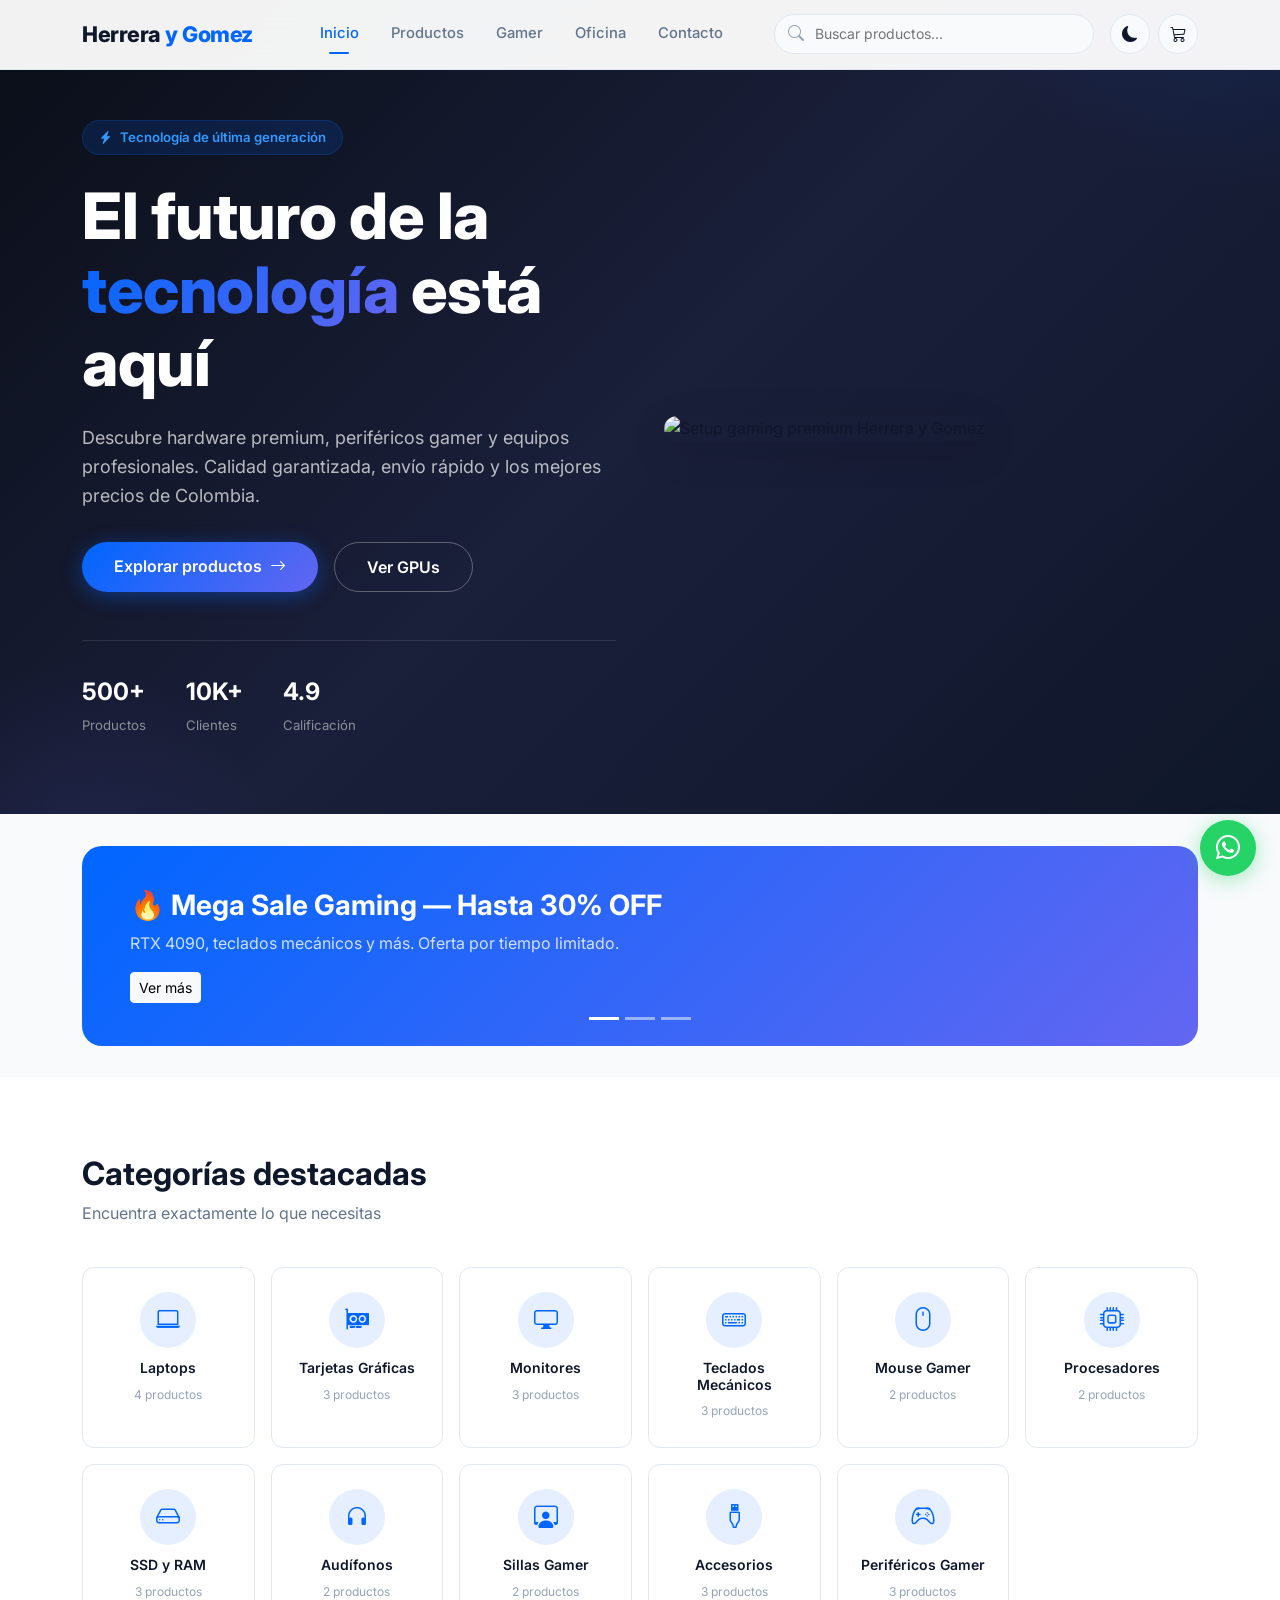
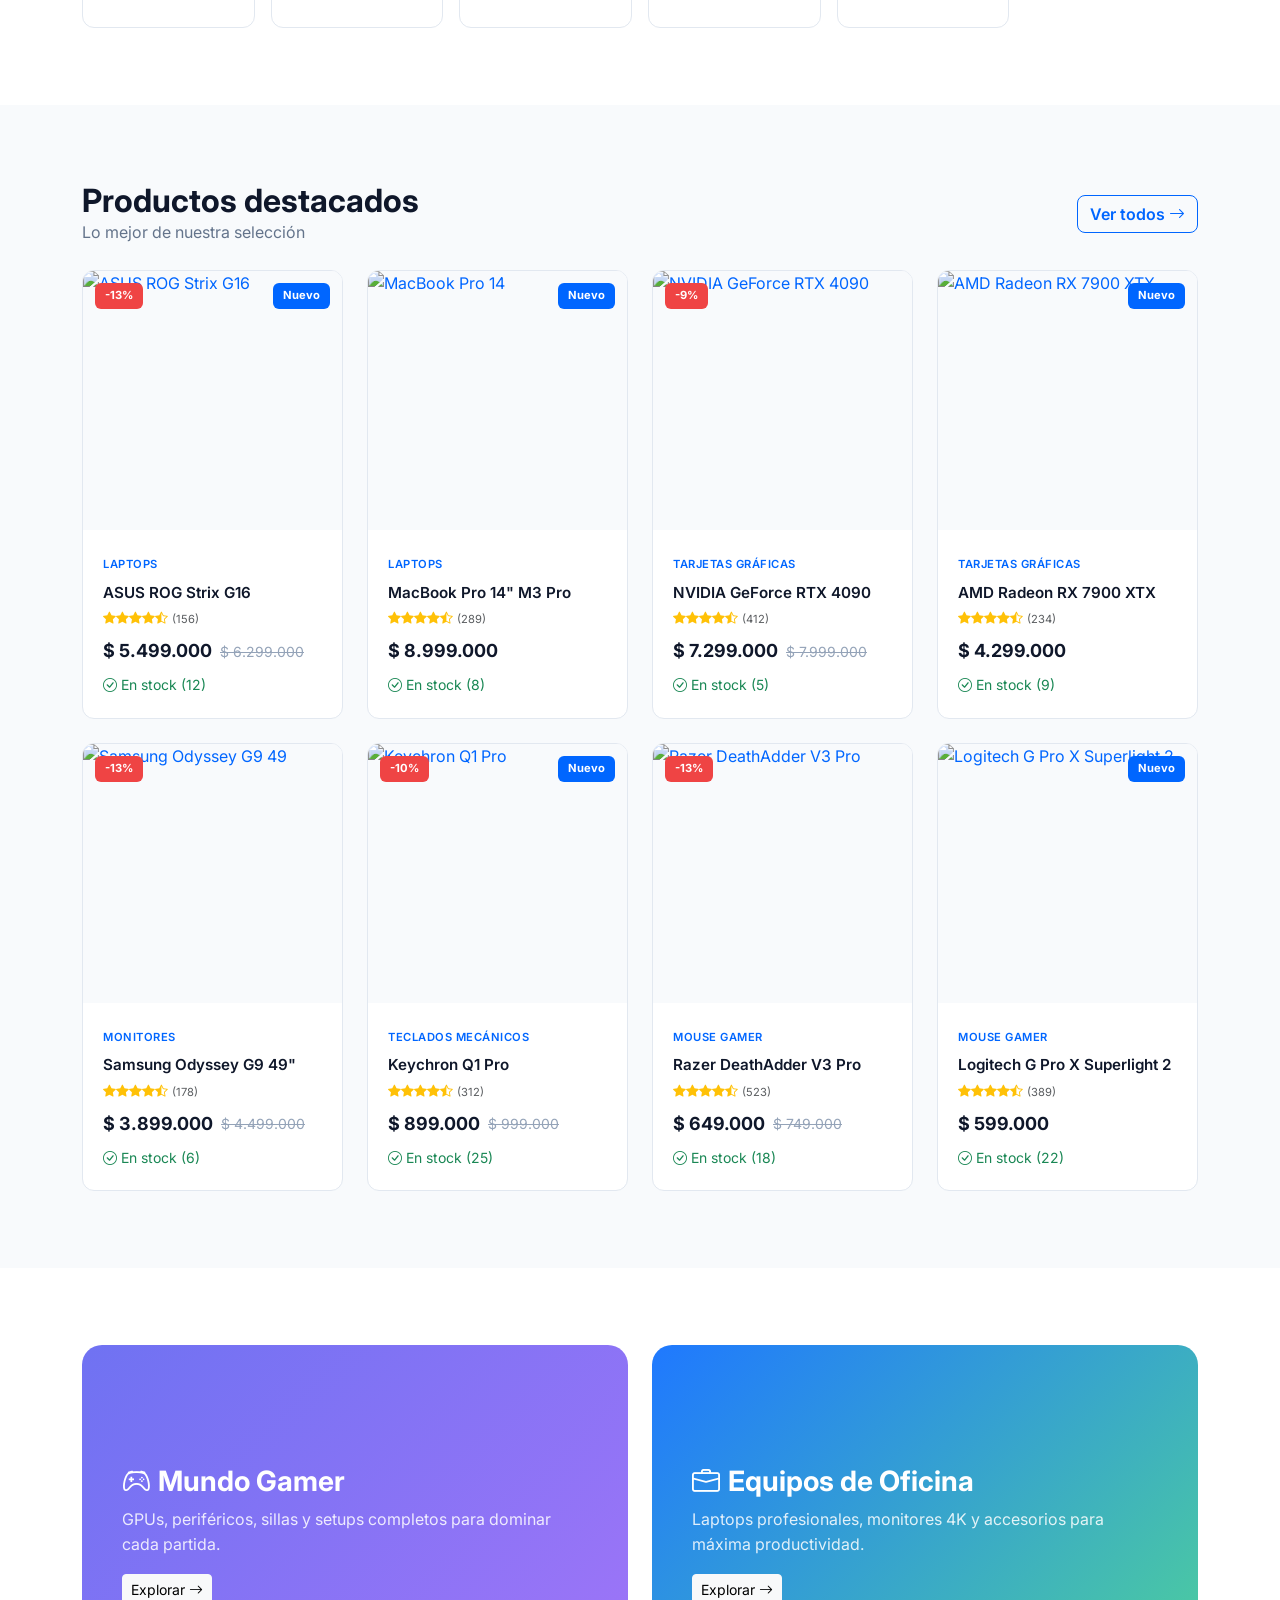
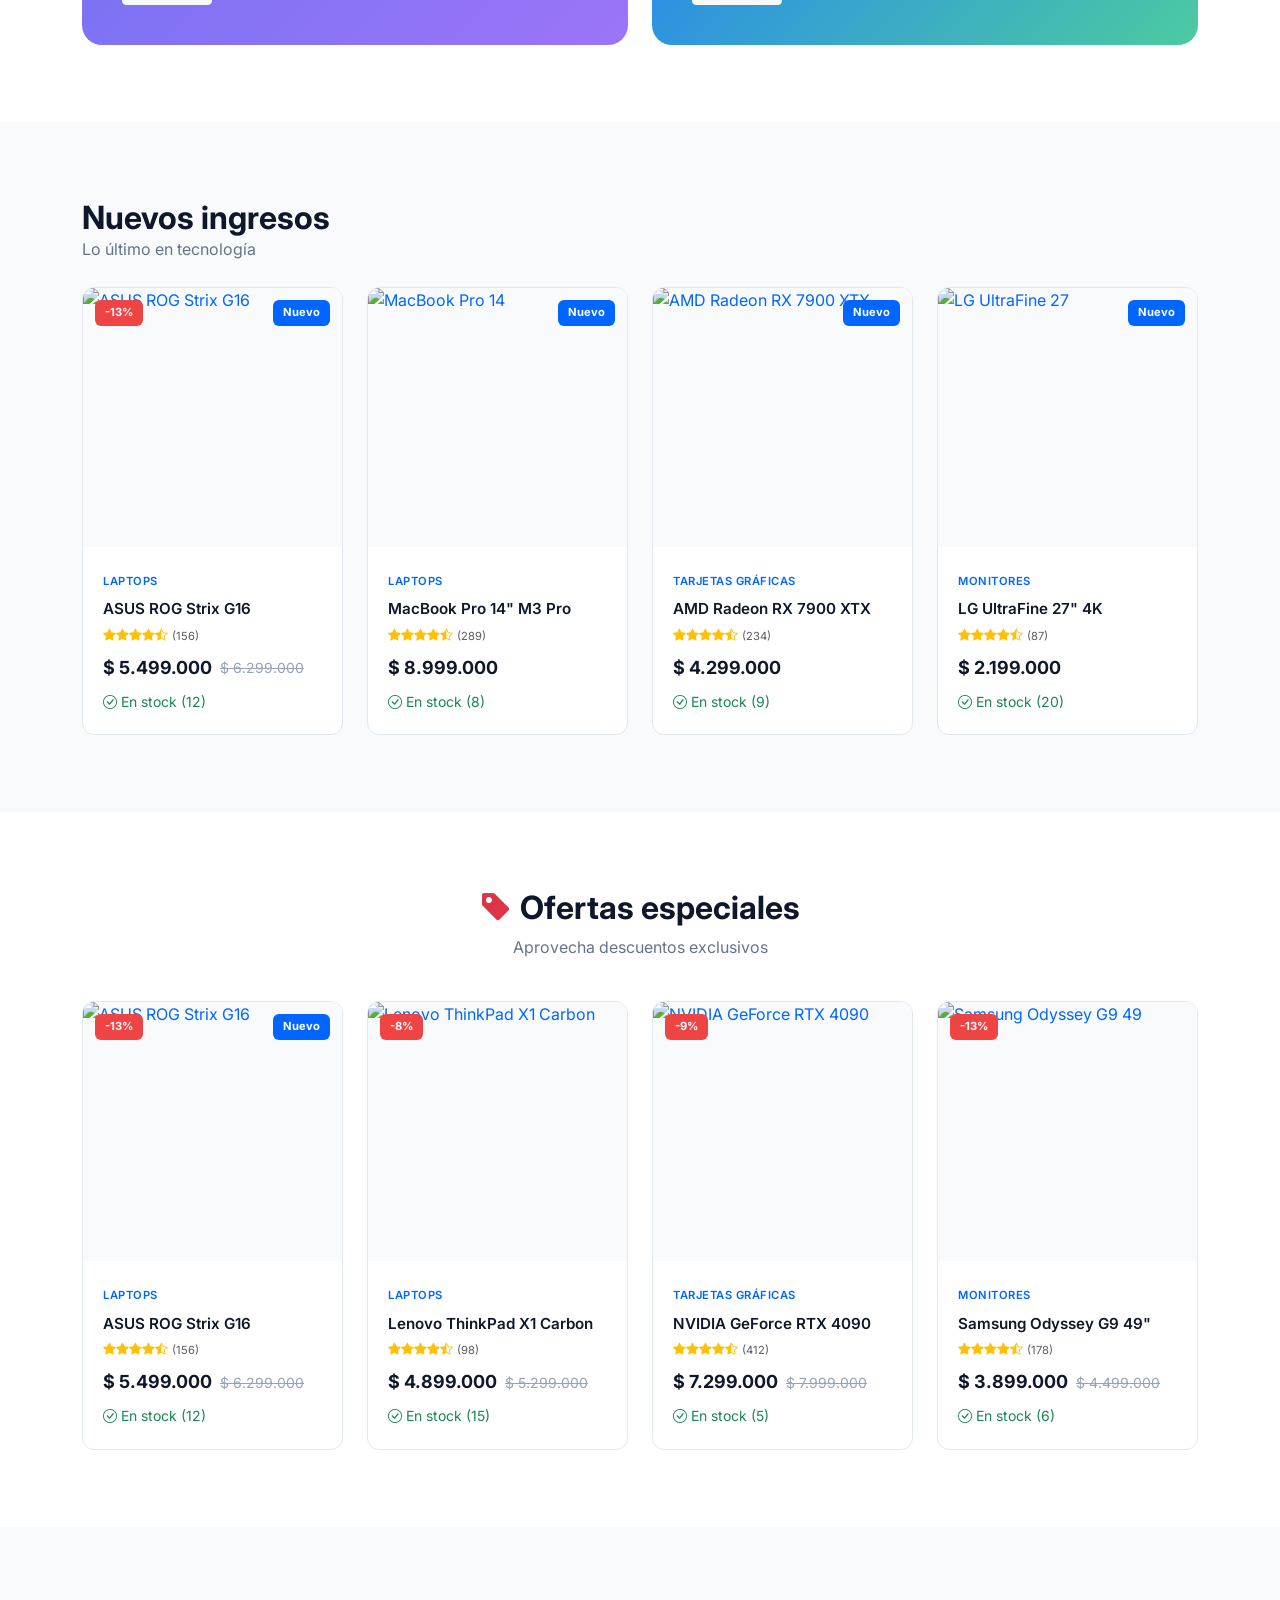
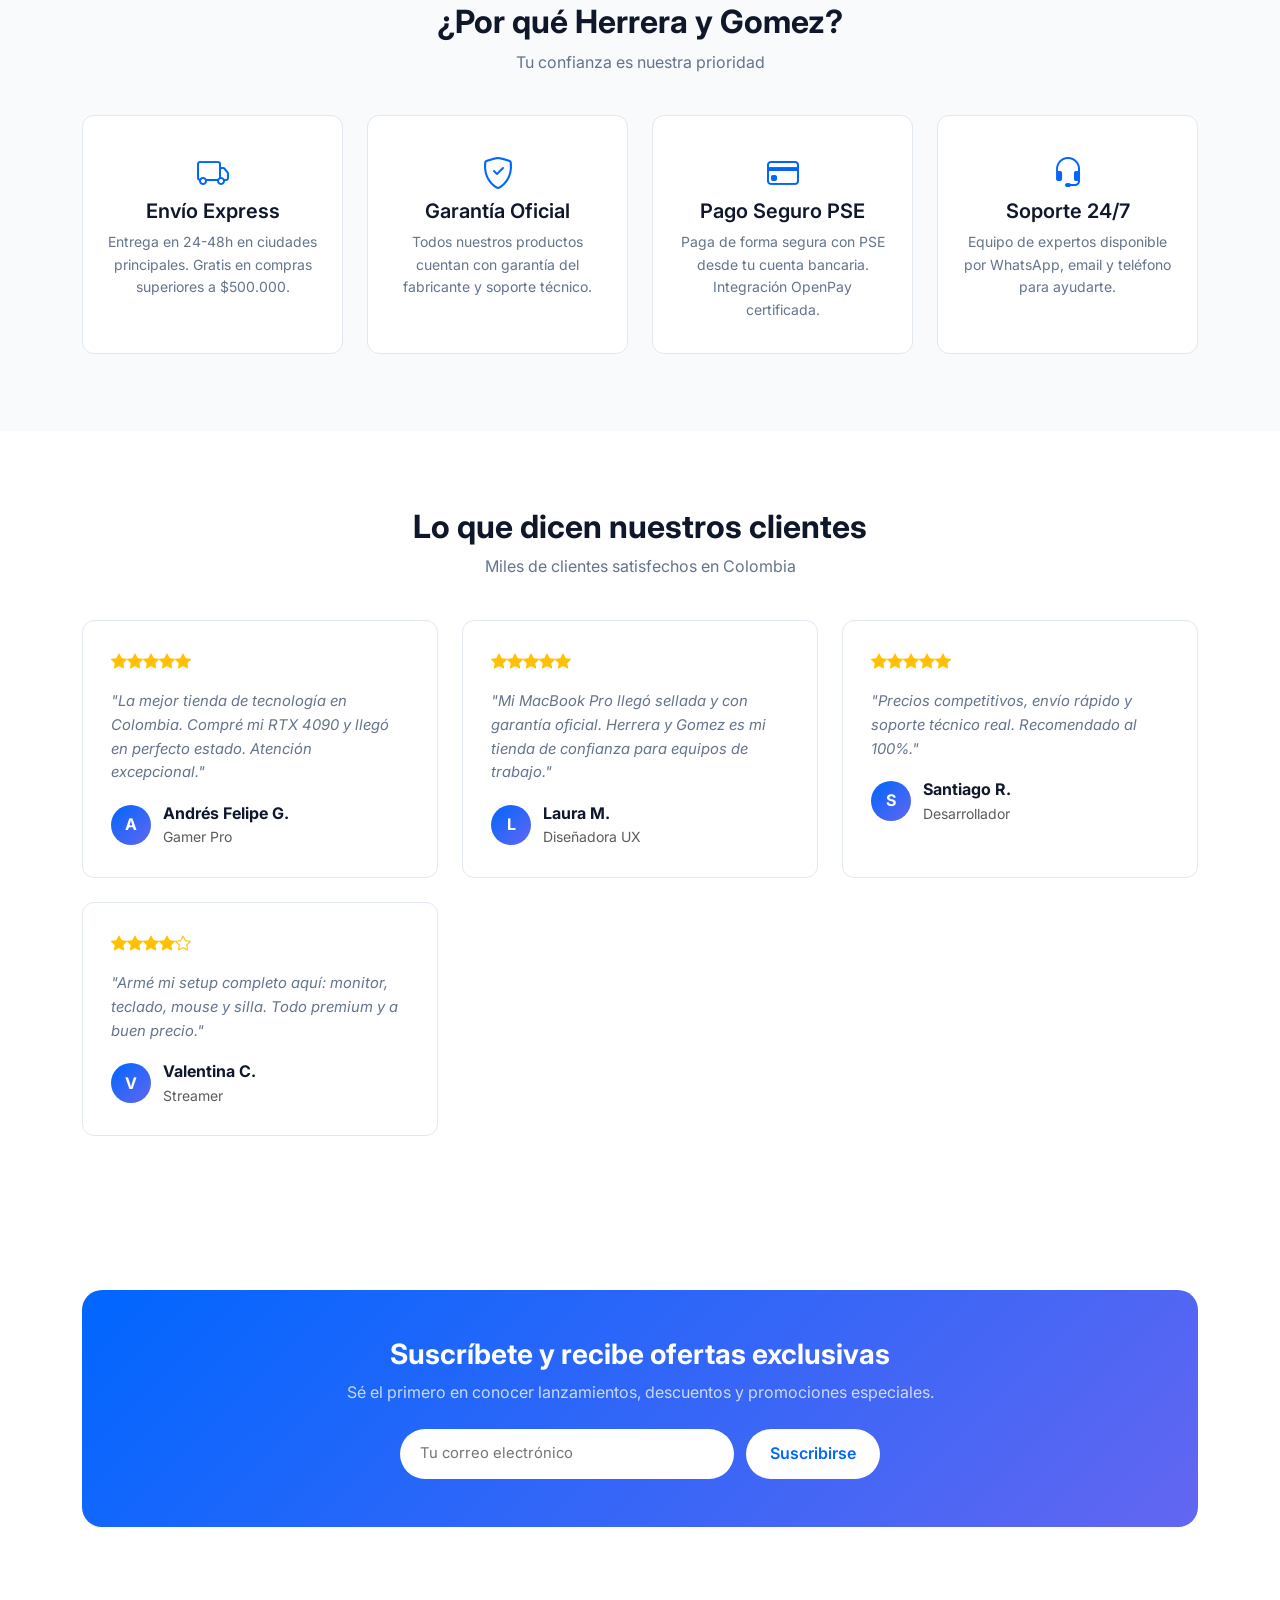
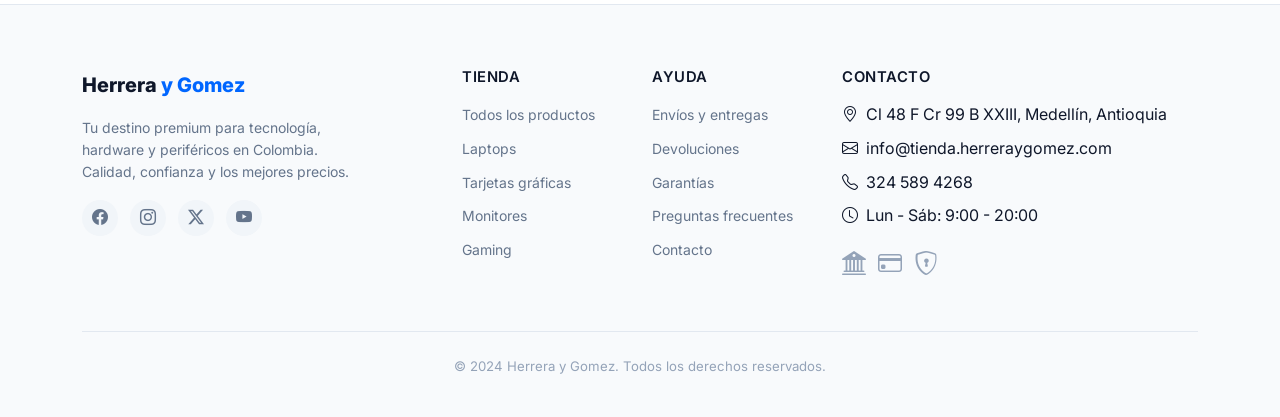
==== index.html @ 13b562ae "se realiza despliegue de e-commer" ====
<!DOCTYPE html>
<html lang="es">
<head>
  <meta charset="UTF-8">
  <meta name="viewport" content="width=device-width, initial-scale=1.0">
  <meta name="description" content="Herrera y Gomez - Tienda premium de tecnología, hardware, laptops, GPUs, periféricos gamer y equipos de oficina en Colombia.">
  <meta name="keywords" content="tecnología, hardware, laptops, tarjetas gráficas, gaming, periféricos, Colombia">
  <meta name="author" content="Herrera y Gomez">
  <meta name="robots" content="index, follow">
  <meta property="og:type" content="website">
  <meta property="og:title" content="Herrera y Gomez | Tecnología Premium">
  <meta property="og:description" content="La mejor selección de hardware, periféricos gamer y equipos de oficina. Envío gratis y garantía oficial.">
  <meta property="og:url" content="https://herreraygomez.com">
  <meta property="og:image" content="assets/img/og-image.jpg">
  <meta property="og:locale" content="es_CO">
  <title>Herrera y Gomez | Tecnología Premium</title>
  <link rel="preconnect" href="https://fonts.googleapis.com">
  <link rel="preconnect" href="https://fonts.gstatic.com" crossorigin>
  <link href="https://fonts.googleapis.com/css2?family=Inter:wght@400;500;600;700;800&display=swap" rel="stylesheet">
  <link href="https://cdn.jsdelivr.net/npm/bootstrap@5.3.3/dist/css/bootstrap.min.css" rel="stylesheet">
  <link href="https://cdn.jsdelivr.net/npm/bootstrap-icons@1.11.3/font/bootstrap-icons.min.css" rel="stylesheet">
  <link href="assets/css/style.css" rel="stylesheet">
</head>
<body data-page="home">
  <main></main>
  <script src="https://cdn.jsdelivr.net/npm/bootstrap@5.3.3/dist/js/bootstrap.bundle.min.js"></script>
  <script type="module" src="assets/js/main.js"></script>
</body>
</html>
---- assets/css/style.css ----
:root {
  --primary: #0066ff;
  --primary-dark: #0052cc;
  --primary-light: #3399ff;
  --accent: #6366f1;
  --accent-glow: rgba(99, 102, 241, 0.3);
  --success: #10b981;
  --warning: #f59e0b;
  --danger: #ef4444;

  --bg-primary: #ffffff;
  --bg-secondary: #f8fafc;
  --bg-tertiary: #f1f5f9;
  --bg-card: #ffffff;
  --text-primary: #0f172a;
  --text-secondary: #64748b;
  --text-muted: #94a3b8;
  --border-color: #e2e8f0;
  --shadow-sm: 0 1px 3px rgba(0, 0, 0, 0.06);
  --shadow-md: 0 4px 20px rgba(0, 0, 0, 0.08);
  --shadow-lg: 0 10px 40px rgba(0, 0, 0, 0.12);
  --shadow-glow: 0 0 30px rgba(0, 102, 255, 0.15);
  --navbar-bg: rgba(255, 255, 255, 0.95);
  --gradient-primary: linear-gradient(135deg, #0066ff 0%, #6366f1 100%);
  --gradient-dark: linear-gradient(135deg, #0f172a 0%, #1e293b 100%);
  --gradient-hero: linear-gradient(135deg, #0a0e17 0%, #1a1f3a 50%, #0f172a 100%);
  --radius: 12px;
  --radius-lg: 20px;
  --transition: 0.3s cubic-bezier(0.4, 0, 0.2, 1);
  --font-main: 'Inter', -apple-system, BlinkMacSystemFont, 'Segoe UI', sans-serif;
}

[data-theme="dark"] {
  --bg-primary: #0a0e17;
  --bg-secondary: #111827;
  --bg-tertiary: #1a1f2e;
  --bg-card: #151b2b;
  --text-primary: #f1f5f9;
  --text-secondary: #94a3b8;
  --text-muted: #64748b;
  --border-color: #1e293b;
  --shadow-sm: 0 1px 3px rgba(0, 0, 0, 0.3);
  --shadow-md: 0 4px 20px rgba(0, 0, 0, 0.4);
  --shadow-lg: 0 10px 40px rgba(0, 0, 0, 0.5);
  --navbar-bg: rgba(10, 14, 23, 0.95);
}

*, *::before, *::after { box-sizing: border-box; }

html {
  scroll-behavior: smooth;
  -webkit-font-smoothing: antialiased;
}

body {
  font-family: var(--font-main);
  background: var(--bg-primary);
  color: var(--text-primary);
  line-height: 1.6;
  overflow-x: hidden;
  transition: background var(--transition), color var(--transition);
}

a {
  color: var(--primary);
  text-decoration: none;
  transition: color var(--transition);
}

a:hover { color: var(--primary-light); }

img { max-width: 100%; height: auto; }

.section-padding { padding: clamp(2.5rem, 6vw, 5rem) 0; }

.section-title {
  font-size: clamp(1.35rem, 4vw, 2rem);
  font-weight: 700;
  margin-bottom: 0.5rem;
}

.section-subtitle {
  color: var(--text-secondary);
  margin-bottom: clamp(1.25rem, 4vw, 2.5rem);
  font-size: clamp(0.875rem, 2.5vw, 1rem);
}

#loading-screen {
  position: fixed;
  inset: 0;
  z-index: 10000;
  background: var(--gradient-hero);
  display: flex;
  align-items: center;
  justify-content: center;
  flex-direction: column;
  transition: opacity 0.6s, visibility 0.6s;
}

#loading-screen.fade-out {
  opacity: 0;
  visibility: hidden;
  pointer-events: none;
}

.loader-logo {
  font-size: 2rem;
  font-weight: 800;
  color: #fff;
  letter-spacing: -0.5px;
  margin-bottom: 1.5rem;
}

.loader-logo span { color: var(--primary-light); }

.loader-bar {
  width: 200px;
  height: 3px;
  background: rgba(255, 255, 255, 0.1);
  border-radius: 3px;
  overflow: hidden;
}

.loader-bar::after {
  content: '';
  display: block;
  width: 40%;
  height: 100%;
  background: var(--gradient-primary);
  border-radius: 3px;
  animation: loaderSlide 1.2s ease-in-out infinite;
}

@keyframes loaderSlide {
  0% { transform: translateX(-100%); }
  100% { transform: translateX(350%); }
}

.navbar-main {
  background: var(--navbar-bg);
  backdrop-filter: blur(20px);
  -webkit-backdrop-filter: blur(20px);
  border-bottom: 1px solid var(--border-color);
  padding: 0.75rem 0;
  transition: all var(--transition);
  z-index: 1030;
}

.navbar-main.navbar-scrolled {
  box-shadow: var(--shadow-md);
  padding: 0.5rem 0;
}

.navbar-brand {
  font-weight: 800;
  font-size: 1.35rem;
  color: var(--text-primary) !important;
  letter-spacing: -0.5px;
}

.navbar-brand span { color: var(--primary); }

.nav-link {
  color: var(--text-secondary) !important;
  font-weight: 500;
  font-size: 0.925rem;
  padding: 0.5rem 1rem !important;
  transition: color var(--transition);
  position: relative;
}

.nav-link:hover, .nav-link.active {
  color: var(--primary) !important;
}

.nav-link.active::after {
  content: '';
  position: absolute;
  bottom: 0;
  left: 50%;
  transform: translateX(-50%);
  width: 20px;
  height: 2px;
  background: var(--primary);
  border-radius: 2px;
}

.search-form {
  position: relative;
  max-width: 320px;
  width: 100%;
}

.search-form input {
  background: var(--bg-secondary);
  border: 1px solid var(--border-color);
  border-radius: 50px;
  padding: 0.5rem 1rem 0.5rem 2.5rem;
  color: var(--text-primary);
  font-size: 0.875rem;
  width: 100%;
  transition: all var(--transition);
}

.search-form input:focus {
  outline: none;
  border-color: var(--primary);
  box-shadow: 0 0 0 3px rgba(0, 102, 255, 0.1);
}

.search-form .search-icon {
  position: absolute;
  left: 0.875rem;
  top: 50%;
  transform: translateY(-50%);
  color: var(--text-muted);
}

.nav-actions .btn-icon {
  width: 40px;
  height: 40px;
  border-radius: 50%;
  display: flex;
  align-items: center;
  justify-content: center;
  background: var(--bg-secondary);
  border: 1px solid var(--border-color);
  color: var(--text-primary);
  position: relative;
  transition: all var(--transition);
}

.nav-actions .btn-icon:hover {
  background: var(--primary);
  color: #fff;
  border-color: var(--primary);
}

.cart-badge, .wishlist-badge, .compare-badge {
  position: absolute;
  top: -4px;
  right: -4px;
  background: var(--danger);
  color: #fff;
  font-size: 0.65rem;
  font-weight: 700;
  width: 18px;
  height: 18px;
  border-radius: 50%;
  display: flex;
  align-items: center;
  justify-content: center;
}

.mini-cart-dropdown {
  min-width: 320px;
  padding: 1rem;
  border: 1px solid var(--border-color);
  border-radius: var(--radius);
  box-shadow: var(--shadow-lg);
  background: var(--bg-card);
}

.hero-section {
  background: var(--gradient-hero);
  padding: clamp(5rem, 12vw, 7.5rem) 0 clamp(2.5rem, 6vw, 5rem);
  position: relative;
  overflow: hidden;
}

.hero-section::before {
  content: '';
  position: absolute;
  top: -50%;
  right: -20%;
  width: 600px;
  height: 600px;
  background: radial-gradient(circle, rgba(0, 102, 255, 0.15) 0%, transparent 70%);
  border-radius: 50%;
}

.hero-section::after {
  content: '';
  position: absolute;
  bottom: -30%;
  left: -10%;
  width: 400px;
  height: 400px;
  background: radial-gradient(circle, rgba(99, 102, 241, 0.1) 0%, transparent 70%);
  border-radius: 50%;
}

.hero-content {
  position: relative;
  z-index: 2;
}

.hero-badge {
  display: inline-flex;
  align-items: center;
  gap: 0.5rem;
  background: rgba(0, 102, 255, 0.15);
  color: var(--primary-light);
  padding: 0.375rem 1rem;
  border-radius: 50px;
  font-size: 0.825rem;
  font-weight: 600;
  margin-bottom: 1.5rem;
  border: 1px solid rgba(0, 102, 255, 0.2);
}

.hero-title {
  font-size: clamp(1.65rem, 6vw, 4rem);
  font-weight: 800;
  color: #fff;
  line-height: 1.15;
  margin-bottom: clamp(0.75rem, 3vw, 1.5rem);
  letter-spacing: -0.5px;
}

.hero-title .highlight {
  background: var(--gradient-primary);
  -webkit-background-clip: text;
  -webkit-text-fill-color: transparent;
  background-clip: text;
}

.hero-text {
  color: rgba(255, 255, 255, 0.7);
  font-size: clamp(0.875rem, 2.5vw, 1.125rem);
  max-width: 520px;
  margin-bottom: clamp(1rem, 3vw, 2rem);
}

.hero-buttons { display: flex; gap: 1rem; flex-wrap: wrap; }

.btn-glow {
  background: var(--gradient-primary);
  border: none;
  color: #fff;
  padding: clamp(0.5rem, 2vw, 0.75rem) clamp(1.25rem, 4vw, 2rem);
  border-radius: 50px;
  font-weight: 600;
  font-size: clamp(0.85rem, 2.5vw, 1rem);
  transition: all var(--transition);
  box-shadow: 0 4px 20px rgba(0, 102, 255, 0.4);
}

.btn-glow:hover {
  transform: translateY(-2px);
  box-shadow: 0 8px 30px rgba(0, 102, 255, 0.5);
  color: #fff;
}

.btn-outline-light-custom {
  border: 1px solid rgba(255, 255, 255, 0.3);
  color: #fff;
  padding: clamp(0.5rem, 2vw, 0.75rem) clamp(1.25rem, 4vw, 2rem);
  border-radius: 50px;
  font-weight: 600;
  font-size: clamp(0.85rem, 2.5vw, 1rem);
  background: transparent;
  transition: all var(--transition);
}

.btn-outline-light-custom:hover {
  background: rgba(255, 255, 255, 0.1);
  color: #fff;
  border-color: rgba(255, 255, 255, 0.5);
}

.hero-stats {
  display: flex;
  gap: clamp(1rem, 4vw, 2.5rem);
  margin-top: clamp(1.25rem, 4vw, 3rem);
  padding-top: clamp(1rem, 3vw, 2rem);
  border-top: 1px solid rgba(255, 255, 255, 0.1);
}

.hero-stat strong {
  display: block;
  font-size: clamp(1.1rem, 3vw, 1.5rem);
  color: #fff;
  font-weight: 700;
}

.hero-stat span {
  font-size: 0.825rem;
  color: rgba(255, 255, 255, 0.5);
}

.hero-visual {
  position: relative;
  z-index: 2;
}

.hero-visual img {
  border-radius: var(--radius-lg);
  box-shadow: var(--shadow-lg);
}

.banner-carousel {
  padding: 2rem 0;
  background: var(--bg-secondary);
}

.banner-slide {
  border-radius: var(--radius-lg);
  overflow: hidden;
  position: relative;
  min-height: 200px;
  display: flex;
  align-items: center;
  padding: 2rem 3rem;
}

.banner-slide.bg-primary-gradient { background: var(--gradient-primary); }
.banner-slide.bg-dark-gradient { background: var(--gradient-dark); }
.banner-slide.bg-accent { background: linear-gradient(135deg, #6366f1, #8b5cf6); }

.banner-slide h3 {
  color: #fff;
  font-weight: 700;
  margin-bottom: 0.5rem;
}

.banner-slide p {
  color: rgba(255, 255, 255, 0.8);
  margin-bottom: 1rem;
}

.categories-grid {
  display: grid;
  grid-template-columns: repeat(auto-fill, minmax(160px, 1fr));
  gap: 1rem;
}

.category-card {
  background: var(--bg-card);
  border: 1px solid var(--border-color);
  border-radius: var(--radius);
  padding: 1.5rem 1rem;
  text-align: center;
  transition: all var(--transition);
  color: var(--text-primary);
  display: block;
}

.category-card:hover {
  transform: translateY(-4px);
  box-shadow: var(--shadow-md);
  border-color: var(--primary);
  color: var(--text-primary);
}

.category-icon {
  width: 56px;
  height: 56px;
  border-radius: 50%;
  background: rgba(0, 102, 255, 0.1);
  display: flex;
  align-items: center;
  justify-content: center;
  margin: 0 auto 0.75rem;
  font-size: 1.5rem;
  color: var(--primary);
  transition: all var(--transition);
}

.category-card:hover .category-icon {
  background: var(--primary);
  color: #fff;
}

.category-card h5 {
  font-size: 0.875rem;
  font-weight: 600;
  margin-bottom: 0.25rem;
}

.category-count {
  font-size: 0.75rem;
  color: var(--text-muted);
}

.products-grid {
  display: grid;
  grid-template-columns: repeat(auto-fill, minmax(260px, 1fr));
  gap: 1.5rem;
}

.product-card {
  background: var(--bg-card);
  border: 1px solid var(--border-color);
  border-radius: var(--radius);
  overflow: hidden;
  transition: all var(--transition);
  position: relative;
}

.product-card:hover {
  transform: translateY(-6px);
  box-shadow: var(--shadow-lg);
  border-color: transparent;
}

.product-card.out-of-stock { opacity: 0.75; }

.product-card-image {
  position: relative;
  overflow: hidden;
  aspect-ratio: 1;
  background: var(--bg-secondary);
}

.product-card-image img {
  width: 100%;
  height: 100%;
  object-fit: cover;
  display: block;
  background: var(--bg-secondary);
  transition: transform 0.5s ease;
}

.product-card:hover .product-card-image img {
  transform: scale(1.08);
}

.badge-discount, .badge-new, .badge-soldout {
  position: absolute;
  top: 12px;
  padding: 0.25rem 0.625rem;
  border-radius: 6px;
  font-size: 0.7rem;
  font-weight: 700;
  z-index: 2;
}

.badge-discount { left: 12px; background: var(--danger); color: #fff; }
.badge-new { right: 12px; background: var(--primary); color: #fff; }
.badge-soldout { left: 12px; background: var(--text-muted); color: #fff; }

.product-card-actions {
  position: absolute;
  bottom: 12px;
  left: 50%;
  transform: translateX(-50%) translateY(20px);
  display: flex;
  gap: 0.5rem;
  opacity: 0;
  transition: all var(--transition);
  z-index: 3;
}

.product-card:hover .product-card-actions {
  opacity: 1;
  transform: translateX(-50%) translateY(0);
}

.btn-action {
  width: 38px;
  height: 38px;
  border-radius: 50%;
  border: none;
  background: var(--bg-card);
  color: var(--text-primary);
  display: flex;
  align-items: center;
  justify-content: center;
  box-shadow: var(--shadow-md);
  transition: all var(--transition);
  cursor: pointer;
}

.btn-action:hover, .btn-action.active {
  background: var(--primary);
  color: #fff;
}

.btn-action.added {
  animation: cartPulse 0.6s ease;
}

@keyframes cartPulse {
  0%, 100% { transform: scale(1); }
  50% { transform: scale(1.2); }
}

.product-card-body { padding: 1.25rem; }

.product-category {
  font-size: 0.7rem;
  text-transform: uppercase;
  letter-spacing: 0.5px;
  color: var(--primary);
  font-weight: 600;
}

.product-title {
  font-size: 0.95rem;
  font-weight: 600;
  margin: 0.375rem 0;
  line-height: 1.4;
}

.product-title a { color: var(--text-primary); }
.product-title a:hover { color: var(--primary); }

.product-rating { font-size: 0.8rem; margin-bottom: 0.5rem; }

.product-price {
  display: flex;
  align-items: center;
  gap: 0.5rem;
  margin-bottom: 0.375rem;
}

.price-current {
  font-size: 1.125rem;
  font-weight: 700;
  color: var(--text-primary);
}

.price-old {
  font-size: 0.875rem;
  color: var(--text-muted);
  text-decoration: line-through;
}

.benefits-grid {
  display: grid;
  grid-template-columns: repeat(auto-fill, minmax(240px, 1fr));
  gap: 1.5rem;
}

.benefit-card {
  text-align: center;
  padding: 2rem 1.5rem;
  background: var(--bg-card);
  border: 1px solid var(--border-color);
  border-radius: var(--radius);
  transition: all var(--transition);
}

.benefit-card:hover {
  transform: translateY(-4px);
  box-shadow: var(--shadow-md);
}

.benefit-card i {
  font-size: 2rem;
  color: var(--primary);
  margin-bottom: 1rem;
}

.benefit-card h5 {
  font-weight: 600;
  margin-bottom: 0.5rem;
}

.benefit-card p {
  color: var(--text-secondary);
  font-size: 0.875rem;
  margin: 0;
}

.segment-section {
  border-radius: var(--radius-lg);
  overflow: hidden;
  position: relative;
  min-height: 300px;
  display: flex;
  align-items: flex-end;
  padding: 2.5rem;
  transition: transform var(--transition);
}

.segment-section:hover { transform: scale(1.02); }

.segment-gamer {
  background: linear-gradient(135deg, rgba(99, 102, 241, 0.92), rgba(139, 92, 246, 0.85));
}

.segment-office {
  background: linear-gradient(135deg, rgba(0, 102, 255, 0.88), rgba(16, 185, 129, 0.75));
}

.segment-section h3 {
  color: #fff;
  font-weight: 700;
  margin-bottom: 0.5rem;
}

.segment-section p {
  color: rgba(255, 255, 255, 0.85);
  margin-bottom: 1rem;
}

.testimonials-grid {
  display: grid;
  grid-template-columns: repeat(auto-fill, minmax(280px, 1fr));
  gap: 1.5rem;
}

.testimonial-card {
  background: var(--bg-card);
  border: 1px solid var(--border-color);
  border-radius: var(--radius);
  padding: 1.75rem;
  transition: all var(--transition);
}

.testimonial-card:hover { box-shadow: var(--shadow-md); }

.testimonial-text {
  color: var(--text-secondary);
  font-style: italic;
  margin: 1rem 0;
  font-size: 0.925rem;
}

.testimonial-author {
  display: flex;
  align-items: center;
  gap: 0.75rem;
}

.author-avatar {
  width: 40px;
  height: 40px;
  border-radius: 50%;
  background: var(--gradient-primary);
  color: #fff;
  display: flex;
  align-items: center;
  justify-content: center;
  font-weight: 700;
}

.newsletter-section {
  background: var(--gradient-primary);
  border-radius: var(--radius-lg);
  padding: 3rem;
  color: #fff;
}

.newsletter-section h3 { font-weight: 700; margin-bottom: 0.5rem; }

.newsletter-form {
  display: flex;
  gap: 0.75rem;
  max-width: 480px;
}

.newsletter-form input {
  flex: 1;
  border: none;
  border-radius: 50px;
  padding: 0.75rem 1.25rem;
  font-size: 0.925rem;
}

.newsletter-form button {
  border-radius: 50px;
  padding: 0.75rem 1.5rem;
  background: #fff;
  color: var(--primary);
  border: none;
  font-weight: 600;
  white-space: nowrap;
  transition: all var(--transition);
}

.newsletter-form button:hover {
  transform: scale(1.05);
  box-shadow: var(--shadow-md);
}

.footer-main {
  background: var(--bg-secondary);
  border-top: 1px solid var(--border-color);
  padding: 4rem 0 0;
}

.footer-brand {
  font-size: 1.25rem;
  font-weight: 800;
  color: var(--text-primary);
  margin-bottom: 1rem;
}

.footer-brand span { color: var(--primary); }

.footer-desc {
  color: var(--text-secondary);
  font-size: 0.875rem;
  max-width: 280px;
}

.footer-title {
  font-weight: 600;
  font-size: 0.925rem;
  margin-bottom: 1rem;
  text-transform: uppercase;
  letter-spacing: 0.5px;
}

.footer-links {
  list-style: none;
  padding: 0;
  margin: 0;
}

.footer-links li { margin-bottom: 0.5rem; }

.footer-links a {
  color: var(--text-secondary);
  font-size: 0.875rem;
  transition: color var(--transition);
}

.footer-links a:hover { color: var(--primary); }

.footer-social {
  display: flex;
  gap: 0.75rem;
  margin-top: 1rem;
}

.footer-social a {
  width: 36px;
  height: 36px;
  border-radius: 50%;
  background: var(--bg-tertiary);
  display: flex;
  align-items: center;
  justify-content: center;
  color: var(--text-secondary);
  transition: all var(--transition);
}

.footer-social a:hover {
  background: var(--primary);
  color: #fff;
}

.footer-bottom {
  border-top: 1px solid var(--border-color);
  padding: 1.5rem 0;
  margin-top: 3rem;
  text-align: center;
  color: var(--text-muted);
  font-size: 0.825rem;
}

.payment-icons {
  display: flex;
  gap: 0.75rem;
  align-items: center;
  margin-top: 1rem;
}

.payment-icons i {
  font-size: 1.5rem;
  color: var(--text-muted);
}

.catalog-header {
  background: var(--bg-secondary);
  padding: clamp(5.5rem, 14vw, 7.5rem) 0 clamp(1.25rem, 3vw, 2rem);
  border-bottom: 1px solid var(--border-color);
}

.catalog-toolbar {
  display: flex;
  flex-wrap: wrap;
  gap: 1rem;
  align-items: center;
  justify-content: space-between;
  margin-bottom: 2rem;
}

.catalog-search-box {
  position: relative;
  flex: 1;
  max-width: 400px;
}

.catalog-search-box input {
  width: 100%;
  padding: 0.625rem 1rem 0.625rem 2.5rem;
  border: 1px solid var(--border-color);
  border-radius: var(--radius);
  background: var(--bg-card);
  color: var(--text-primary);
}

.catalog-search-box i {
  position: absolute;
  left: 0.875rem;
  top: 50%;
  transform: translateY(-50%);
  color: var(--text-muted);
}

.filter-buttons {
  display: flex;
  flex-wrap: wrap;
  gap: 0.5rem;
  margin-bottom: 2rem;
}

.filter-btn {
  padding: 0.5rem 1rem;
  border: 1px solid var(--border-color);
  border-radius: 50px;
  background: var(--bg-card);
  color: var(--text-secondary);
  font-size: 0.825rem;
  font-weight: 500;
  cursor: pointer;
  transition: all var(--transition);
}

.filter-btn:hover, .filter-btn.active {
  background: var(--primary);
  color: #fff;
  border-color: var(--primary);
}

.segment-tabs {
  display: flex;
  gap: 0.5rem;
  margin-bottom: 1.5rem;
}

.segment-tab {
  padding: 0.5rem 1.25rem;
  border-radius: 50px;
  border: 1px solid var(--border-color);
  background: transparent;
  color: var(--text-secondary);
  font-weight: 500;
  cursor: pointer;
  transition: all var(--transition);
}

.segment-tab.active {
  background: var(--primary);
  color: #fff;
  border-color: var(--primary);
}

.product-detail-section { padding-top: clamp(5.5rem, 14vw, 7.5rem); }

.product-gallery .gallery-main {
  background: var(--bg-secondary);
  border-radius: var(--radius);
  overflow: hidden;
  margin-bottom: 1rem;
}

.product-gallery .gallery-main img {
  width: 100%;
  aspect-ratio: 1;
  object-fit: cover;
}

.gallery-thumbs {
  display: flex;
  gap: 0.75rem;
}

.gallery-thumb {
  border: 2px solid var(--border-color);
  border-radius: 8px;
  overflow: hidden;
  padding: 0;
  background: none;
  cursor: pointer;
  transition: border-color var(--transition);
  width: 80px;
  height: 80px;
}

.gallery-thumb.active, .gallery-thumb:hover {
  border-color: var(--primary);
}

.gallery-thumb img {
  width: 100%;
  height: 100%;
  object-fit: cover;
}

.product-detail-title {
  font-size: 1.75rem;
  font-weight: 700;
  margin: 0.5rem 0 1rem;
}

.quantity-selector {
  display: flex;
  align-items: center;
  border: 1px solid var(--border-color);
  border-radius: var(--radius);
  overflow: hidden;
}

.quantity-selector input {
  width: 60px;
  text-align: center;
  border: none;
  border-left: 1px solid var(--border-color);
  border-right: 1px solid var(--border-color);
  background: var(--bg-card);
  color: var(--text-primary);
}

.quantity-selector .btn {
  border: none;
  border-radius: 0;
}

.product-benefits { margin-top: 1.5rem; }

.benefit-item {
  display: flex;
  align-items: center;
  gap: 0.75rem;
  padding: 0.5rem 0;
  color: var(--text-secondary);
  font-size: 0.875rem;
}

.benefit-item i { color: var(--primary); }

.specs-table th {
  width: 40%;
  color: var(--text-secondary);
  font-weight: 500;
  background: var(--bg-secondary);
}

.specs-table td { color: var(--text-primary); }

.review-item {
  padding: 1.25rem 0;
  border-bottom: 1px solid var(--border-color);
}

.cart-section { padding-top: clamp(5.5rem, 14vw, 7.5rem); }

.cart-item {
  display: flex;
  align-items: center;
  gap: 1rem;
  padding: 1.25rem;
  background: var(--bg-card);
  border: 1px solid var(--border-color);
  border-radius: var(--radius);
  margin-bottom: 0.75rem;
  transition: box-shadow var(--transition);
}

.cart-item:hover { box-shadow: var(--shadow-sm); }

.cart-item-image img {
  border-radius: 8px;
  object-fit: cover;
}

.cart-item-qty {
  display: flex;
  align-items: center;
  gap: 0.25rem;
}

.cart-item-qty .qty-input {
  width: 50px;
  text-align: center;
}

.cart-summary-card {
  background: var(--bg-card);
  border: 1px solid var(--border-color);
  border-radius: var(--radius);
  padding: 1.5rem;
  position: sticky;
  top: 100px;
}

.checkout-section { padding-top: clamp(5.5rem, 14vw, 7.5rem); }

.checkout-form-card {
  background: var(--bg-card);
  border: 1px solid var(--border-color);
  border-radius: var(--radius);
  padding: 2rem;
}

.checkout-summary-card {
  background: var(--bg-card);
  border: 1px solid var(--border-color);
  border-radius: var(--radius);
  padding: 1.5rem;
  position: sticky;
  top: 100px;
}

.payment-method-info {
  background: var(--bg-secondary);
  border: 1px solid var(--border-color);
}

#checkout-loader {
  position: fixed;
  inset: 0;
  background: rgba(0, 0, 0, 0.6);
  backdrop-filter: blur(4px);
  z-index: 9999;
  display: flex;
  align-items: center;
  justify-content: center;
}

.checkout-loader-content {
  background: var(--bg-card);
  border-radius: var(--radius-lg);
  padding: 3rem;
  text-align: center;
  max-width: 400px;
}

.success-section {
  padding: clamp(5.5rem, 14vw, 8.75rem) 0 clamp(2rem, 5vw, 5rem);
  min-height: 60vh;
  display: flex;
  align-items: center;
}

.success-checkmark {
  font-size: clamp(2.5rem, 10vw, 5rem);
  color: var(--success);
  animation: successPop 0.6s ease;
}

@keyframes successPop {
  0% { transform: scale(0); opacity: 0; }
  60% { transform: scale(1.2); }
  100% { transform: scale(1); opacity: 1; }
}

.order-details-card {
  background: var(--bg-secondary);
  border-radius: var(--radius);
  padding: 1.5rem;
  text-align: left;
  max-width: 480px;
  margin: 0 auto;
}

.thankyou-page { max-width: 640px; margin: 0 auto; }

.thankyou-next-steps {
  background: var(--bg-secondary);
  border: 1px solid var(--border-color);
  max-width: 480px;
  margin-left: auto;
  margin-right: auto;
}

.thankyou-steps li {
  padding: 0.35rem 0;
  color: var(--text-secondary);
  font-size: 0.925rem;
}

.thankyou-items { font-size: 0.9rem; }

.success-flow { max-width: 860px; margin: 0 auto; }

.timeline-heading {
  font-size: clamp(1.15rem, 4vw, 1.75rem);
  font-weight: 700;
}

.payment-timeline-wrap {
  transition: opacity 0.45s ease, transform 0.45s ease;
}

.payment-timeline-wrap--exit {
  opacity: 0;
  transform: scale(0.97);
  pointer-events: none;
}

.payment-timeline {
  display: flex;
  flex-direction: row;
  align-items: flex-start;
  justify-content: space-between;
  gap: 0;
  position: relative;
}

.timeline-step {
  flex: 1;
  display: flex;
  flex-direction: column;
  align-items: center;
  text-align: center;
  min-width: 0;
  padding: 0 0.25rem;
  position: relative;
}

.timeline-step-marker {
  position: relative;
  width: 52px;
  height: 52px;
  flex-shrink: 0;
  display: flex;
  align-items: center;
  justify-content: center;
  margin-bottom: 0.75rem;
}

.timeline-step-icon {
  width: 44px;
  height: 44px;
  border-radius: 50%;
  display: flex;
  align-items: center;
  justify-content: center;
  font-size: 1.15rem;
  background: var(--bg-tertiary);
  color: var(--text-muted);
  border: 2px solid var(--border-color);
  transition: all 0.45s ease;
  position: relative;
  z-index: 2;
}

.timeline-step--active .timeline-step-icon {
  background: rgba(0, 102, 255, 0.12);
  border-color: var(--primary);
  color: var(--primary);
  box-shadow: 0 0 0 4px rgba(0, 102, 255, 0.15);
}

.timeline-step--done .timeline-step-icon {
  background: var(--success);
  border-color: var(--success);
  color: #fff;
  animation: timelineCheck 0.5s ease;
}

.timeline-step-ring {
  position: absolute;
  inset: 0;
  border-radius: 50%;
  border: 2px solid transparent;
  opacity: 0;
}

.timeline-step--active .timeline-step-ring {
  border-color: var(--primary);
  opacity: 1;
  animation: timelinePulse 1.4s ease-out infinite;
}

.timeline-step-line {
  position: absolute;
  top: 25px;
  left: calc(50% + 24px);
  width: calc(100% - 48px);
  height: 2px;
  background: var(--border-color);
  overflow: hidden;
  z-index: 1;
}

.timeline-step-line::after {
  content: '';
  position: absolute;
  top: 0;
  left: 0;
  height: 100%;
  width: 0%;
  background: var(--success);
  transition: width 0.6s ease;
}

.timeline-step-line--active::after,
.timeline-step-line--done::after {
  width: 100%;
}

.timeline-step-line--active::after {
  background: var(--primary);
  animation: timelineLineFillH 1s ease forwards;
}

.timeline-step-body {
  padding: 0 0.35rem;
}

.timeline-step-title {
  font-size: 0.9rem;
  font-weight: 600;
  margin: 0 0 0.2rem;
  color: var(--text-muted);
  transition: color 0.4s ease;
  line-height: 1.3;
}

.timeline-step--active .timeline-step-title,
.timeline-step--done .timeline-step-title {
  color: var(--text-primary);
}

.timeline-step-sub {
  font-size: 0.78rem;
  color: var(--text-muted);
  margin: 0;
  line-height: 1.35;
}

.timeline-step--active .timeline-step-sub {
  color: var(--text-secondary);
}

.order-summary-reveal,
.order-summary-slot {
  opacity: 0;
  transform: translateY(24px);
  transition: opacity 0.6s ease, transform 0.6s ease;
}

.order-summary-reveal.order-summary-slot--visible,
.order-summary-slot--visible {
  opacity: 1;
  transform: translateY(0);
}

@keyframes timelinePulse {
  0% { transform: scale(1); opacity: 0.7; }
  70% { transform: scale(1.35); opacity: 0; }
  100% { transform: scale(1.35); opacity: 0; }
}

@keyframes timelineLineFillH {
  from { width: 0%; }
  to { width: 100%; }
}

@keyframes timelineCheck {
  0% { transform: scale(0.6); }
  60% { transform: scale(1.15); }
  100% { transform: scale(1); }
}

.skeleton {
  background: linear-gradient(90deg, var(--bg-secondary) 25%, var(--bg-tertiary) 50%, var(--bg-secondary) 75%);
  background-size: 200% 100%;
  animation: shimmer 1.5s infinite;
  border-radius: 8px;
}

.skeleton-card { padding: 1rem; }

.skeleton-image {
  aspect-ratio: 1;
  margin-bottom: 1rem;
}

.skeleton-text { height: 16px; margin-bottom: 0.5rem; }
.skeleton-text.short { width: 60%; }
.skeleton-price { height: 24px; width: 40%; margin-top: 0.5rem; }

@keyframes shimmer {
  0% { background-position: 200% 0; }
  100% { background-position: -200% 0; }
}

.hyg-toast {
  background: var(--bg-card);
  border: 1px solid var(--border-color);
  border-radius: var(--radius);
  box-shadow: var(--shadow-lg);
  min-width: 300px;
}

#back-to-top {
  position: fixed;
  bottom: 100px;
  right: 24px;
  width: 44px;
  height: 44px;
  border-radius: 50%;
  background: var(--bg-card);
  border: 1px solid var(--border-color);
  color: var(--text-primary);
  display: flex;
  align-items: center;
  justify-content: center;
  box-shadow: var(--shadow-md);
  cursor: pointer;
  opacity: 0;
  visibility: hidden;
  transition: all var(--transition);
  z-index: 1020;
}

#back-to-top.visible {
  opacity: 1;
  visibility: visible;
}

#back-to-top:hover {
  background: var(--primary);
  color: #fff;
  transform: translateY(-3px);
}

#whatsapp-btn {
  position: fixed;
  bottom: 24px;
  right: 24px;
  width: 56px;
  height: 56px;
  border-radius: 50%;
  background: #25d366;
  color: #fff;
  display: flex;
  align-items: center;
  justify-content: center;
  font-size: 1.5rem;
  box-shadow: 0 4px 20px rgba(37, 211, 102, 0.4);
  z-index: 1020;
  transition: all var(--transition);
}

#whatsapp-btn:hover {
  transform: scale(1.1);
  color: #fff;
  box-shadow: 0 6px 30px rgba(37, 211, 102, 0.5);
}

.btn-primary {
  background: var(--gradient-primary);
  border: none;
  font-weight: 600;
  border-radius: 8px;
  transition: all var(--transition);
}

.btn-primary:hover {
  transform: translateY(-1px);
  box-shadow: 0 4px 15px rgba(0, 102, 255, 0.3);
  background: var(--gradient-primary);
}

.btn-outline-primary {
  border-color: var(--primary);
  color: var(--primary);
  font-weight: 600;
  border-radius: 8px;
}

.btn-outline-primary:hover {
  background: var(--primary);
  border-color: var(--primary);
}

.form-control, .form-select {
  background: var(--bg-card);
  border-color: var(--border-color);
  color: var(--text-primary);
  border-radius: 8px;
}

.form-control:focus, .form-select:focus {
  background: var(--bg-card);
  border-color: var(--primary);
  color: var(--text-primary);
  box-shadow: 0 0 0 3px rgba(0, 102, 255, 0.1);
}

.pagination .page-link {
  background: var(--bg-card);
  border-color: var(--border-color);
  color: var(--text-primary);
}

.pagination .page-item.active .page-link {
  background: var(--primary);
  border-color: var(--primary);
}

.breadcrumb { font-size: 0.875rem; }
.breadcrumb-item a { color: var(--text-secondary); }

.modal-content {
  background: var(--bg-card);
  border: 1px solid var(--border-color);
  border-radius: var(--radius-lg);
}

@media (max-width: 991.98px) {
  .newsletter-section { padding: 1.75rem; }
  .newsletter-form { flex-direction: column; }
  .cart-item { flex-wrap: wrap; }
  .product-card-actions {
    opacity: 1;
    transform: translateX(-50%) translateY(0);
  }
  .cart-summary-card,
  .checkout-summary-card {
    position: static;
    top: auto;
  }
  .footer-main { padding: 2.5rem 0 0; }
}

@media (max-width: 767.98px) {
  html { font-size: 15px; }

  .container { padding-left: 0.875rem; padding-right: 0.875rem; }

  .navbar-main { padding: 0.5rem 0; }
  .navbar-brand { font-size: 1.05rem; }
  .nav-actions .btn-icon { width: 36px; height: 36px; font-size: 0.9rem; }

  .hero-buttons { flex-direction: column; }
  .hero-buttons .btn-glow,
  .hero-buttons .btn-outline-light-custom { width: 100%; text-align: center; }
  .hero-stats { flex-wrap: wrap; }
  .hero-visual { margin-top: 1.5rem; }
  .hero-visual img { max-height: 220px; object-fit: cover; width: 100%; }

  .banner-slide { padding: 1.25rem 1.5rem; min-height: 150px; }
  .banner-slide h3 { font-size: 1.1rem; }
  .banner-slide p { font-size: 0.85rem; margin-bottom: 0.75rem; }

  .products-grid {
    grid-template-columns: repeat(2, 1fr);
    gap: 0.625rem;
  }
  .categories-grid { grid-template-columns: repeat(3, 1fr); gap: 0.5rem; }
  .category-card { padding: 0.875rem 0.5rem; }
  .category-icon { width: 40px; height: 40px; font-size: 1.1rem; margin-bottom: 0.5rem; }
  .category-card h5 { font-size: 0.75rem; }
  .category-count { font-size: 0.65rem; }

  .product-card-body { padding: 0.625rem; }
  .product-title { font-size: 0.8rem; margin: 0.25rem 0; }
  .product-rating { font-size: 0.7rem; margin-bottom: 0.25rem; }
  .price-current { font-size: 0.9rem; }
  .price-old { font-size: 0.75rem; }
  .badge-discount, .badge-new, .badge-soldout { top: 6px; font-size: 0.6rem; padding: 0.15rem 0.4rem; }
  .badge-discount { left: 6px; }
  .badge-new { right: 6px; }
  .btn-action { width: 32px; height: 32px; font-size: 0.8rem; }

  .benefits-grid { grid-template-columns: repeat(2, 1fr); gap: 0.75rem; }
  .benefit-card { padding: 1rem 0.75rem; }
  .benefit-card i { font-size: 1.5rem; margin-bottom: 0.5rem; }
  .benefit-card h5 { font-size: 0.85rem; }
  .benefit-card p { font-size: 0.75rem; }

  .testimonials-grid { grid-template-columns: 1fr; gap: 0.75rem; }
  .testimonial-card { padding: 1.125rem; }

  .segment-section { min-height: 200px; padding: 1.25rem; }
  .segment-section h3 { font-size: 1.1rem; }
  .segment-section p { font-size: 0.85rem; }

  .catalog-toolbar { flex-direction: column; align-items: stretch; gap: 0.75rem; margin-bottom: 1.25rem; }
  .catalog-search-box { max-width: none; }
  .filter-buttons { overflow-x: auto; flex-wrap: nowrap; padding-bottom: 0.5rem; margin-bottom: 1.25rem; }
  .filter-btn { padding: 0.35rem 0.75rem; font-size: 0.75rem; flex-shrink: 0; }

  .product-detail-title { font-size: 1.2rem; }
  .gallery-thumb { width: 56px; height: 56px; }

  .cart-item { padding: 0.75rem; gap: 0.625rem; }
  .cart-item-image img { width: 64px !important; height: 64px !important; }
  .cart-item-name { font-size: 0.85rem; }
  .cart-item-price { font-size: 0.8rem; }
  .cart-item-total { font-size: 0.9rem; }
  .empty-cart h4 { font-size: 1.1rem; }
  .empty-cart p { font-size: 0.875rem; }
  .cart-summary-card,
  .checkout-summary-card,
  .checkout-form-card { padding: 1rem; }
  .checkout-loader-content { padding: 1.5rem; max-width: 90%; }

  .order-details-card,
  .thankyou-next-steps { padding: 1rem; }
  .thankyou-page .lead { font-size: 0.95rem; }
  .thankyou-page h2 { font-size: 1.35rem; }
  .thankyou-steps li { font-size: 0.8rem; }

  .btn-lg {
    padding: 0.5rem 1rem;
    font-size: 0.9rem;
  }

  .display-1 { font-size: 2.75rem !important; }
  .fs-5 { font-size: 1rem !important; }

  .footer-main { padding: 2rem 0 0; }
  .footer-bottom { margin-top: 1.5rem; padding: 1rem 0; }
}

@media (max-width: 575.98px) {
  html { font-size: 14px; }

  .search-form { display: none; }
  .mini-cart-dropdown { min-width: 280px; }

  .hero-stats {
    display: grid;
    grid-template-columns: repeat(3, 1fr);
    gap: 0.5rem;
    text-align: center;
  }
  .hero-stat span { font-size: 0.7rem; }

  .categories-grid { grid-template-columns: repeat(2, 1fr); }

  .products-grid { gap: 0.5rem; }

  .payment-timeline-wrap .text-muted { font-size: 0.8rem; margin-bottom: 1rem !important; }
  .timeline-step { padding: 0 0.1rem; }
  .timeline-step-marker { width: 36px; height: 36px; margin-bottom: 0.5rem; }
  .timeline-step-icon { width: 32px; height: 32px; font-size: 0.85rem; }
  .timeline-step-line { top: 18px; left: calc(50% + 18px); width: calc(100% - 36px); }
  .timeline-step-title { font-size: 0.65rem; line-height: 1.2; }
  .timeline-step-sub { display: none; }

  .success-flow { max-width: 100%; }

  .thankyou-page .btn-lg { width: 100%; }
  .thankyou-page .d-flex.gap-2 { flex-direction: column; }

  .segment-tabs { overflow-x: auto; flex-wrap: nowrap; padding-bottom: 0.25rem; }
  .segment-tab { padding: 0.35rem 0.875rem; font-size: 0.8rem; flex-shrink: 0; }
}

:focus-visible {
  outline: 2px solid var(--primary);
  outline-offset: 2px;
}

@media (prefers-reduced-motion: reduce) {
  *, *::before, *::after {
    animation-duration: 0.01ms !important;
    transition-duration: 0.01ms !important;
  }
  html { scroll-behavior: auto; }
}

.sr-only {
  position: absolute;
  width: 1px;
  height: 1px;
  padding: 0;
  margin: -1px;
  overflow: hidden;
  clip: rect(0, 0, 0, 0);
  border: 0;
}
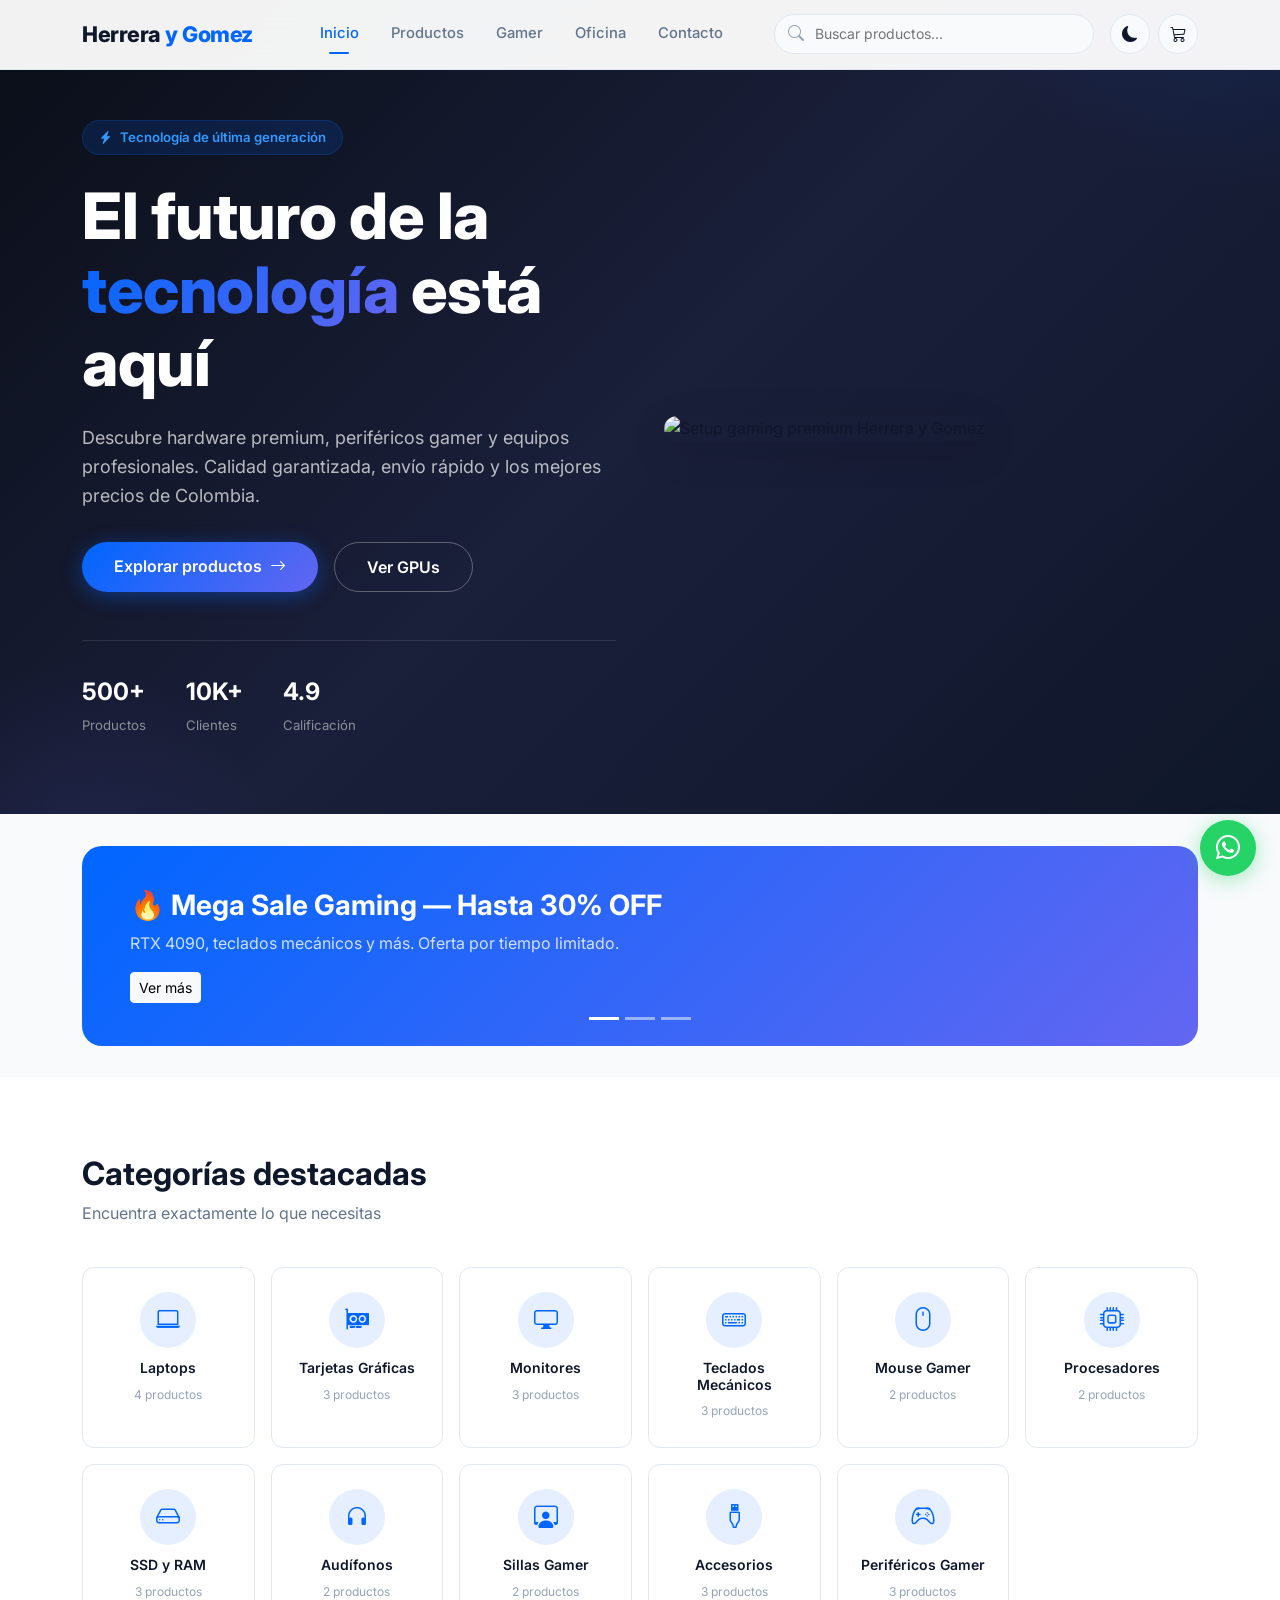
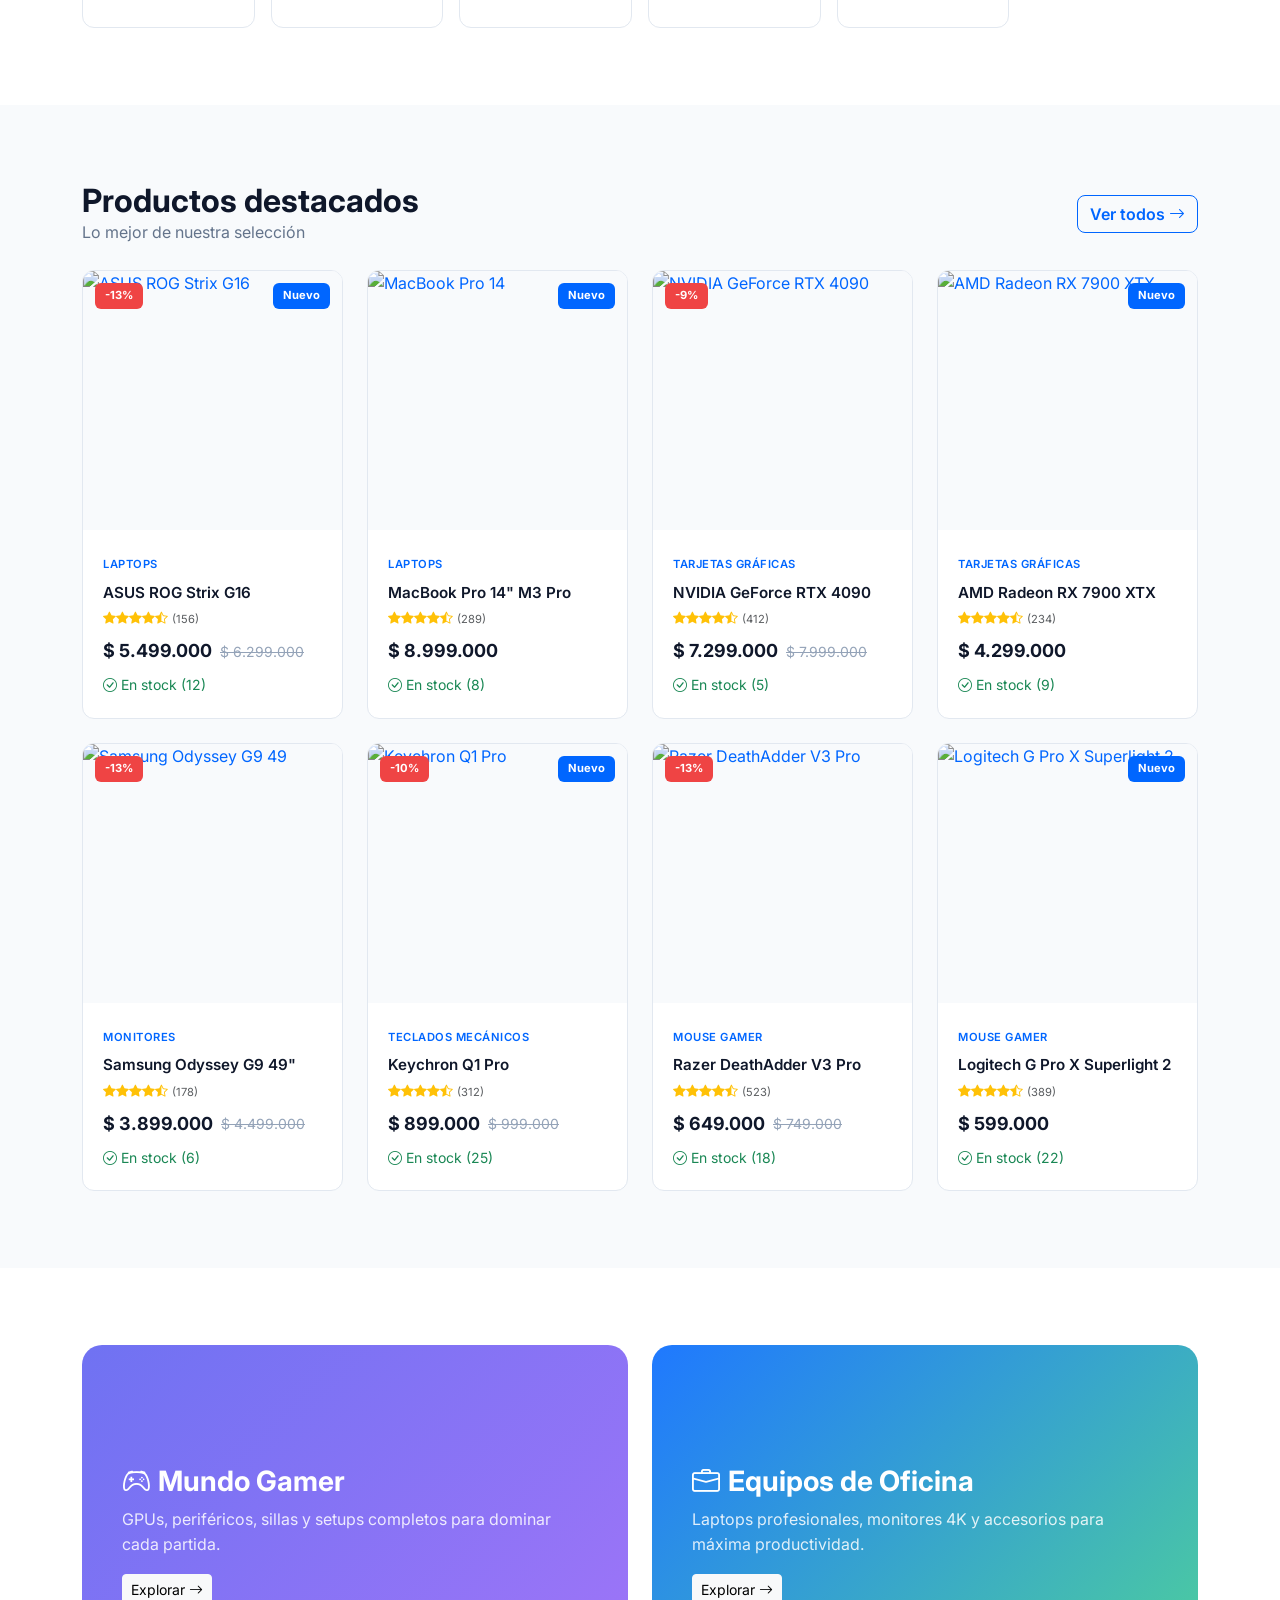
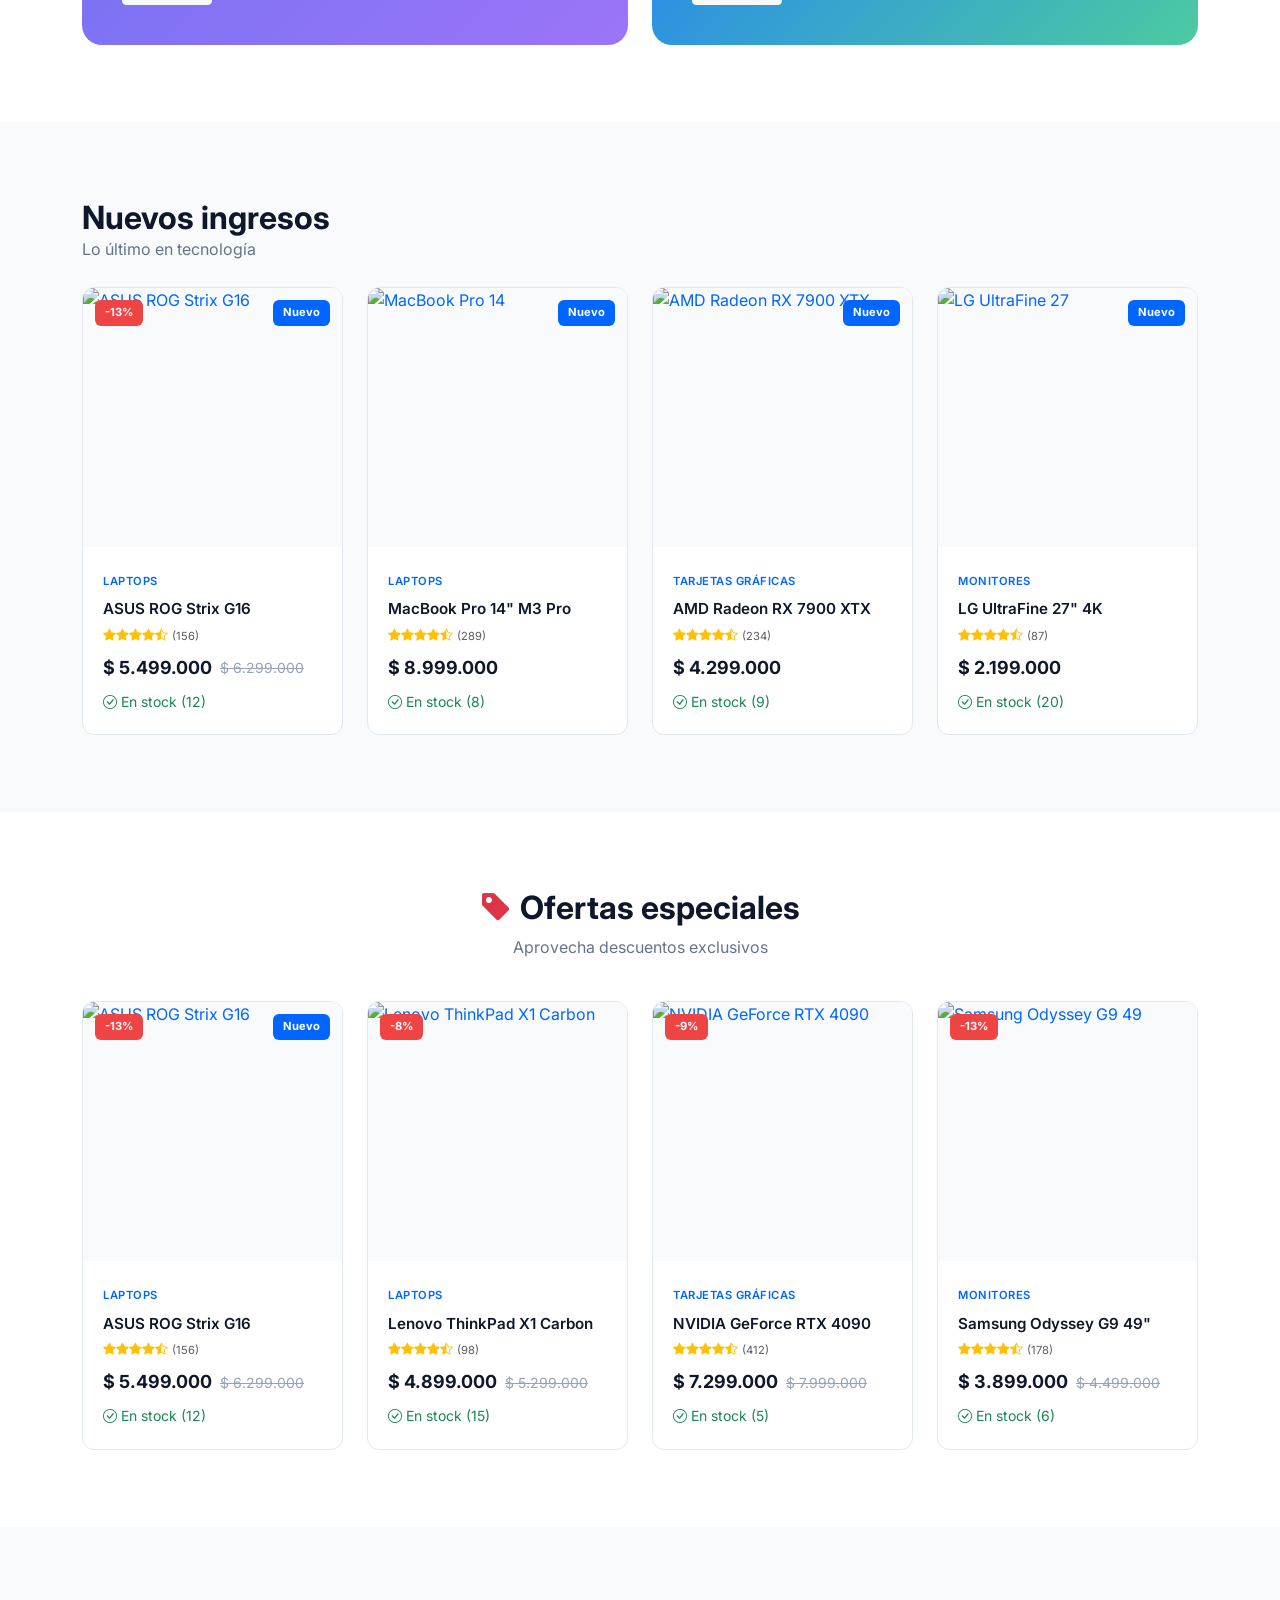
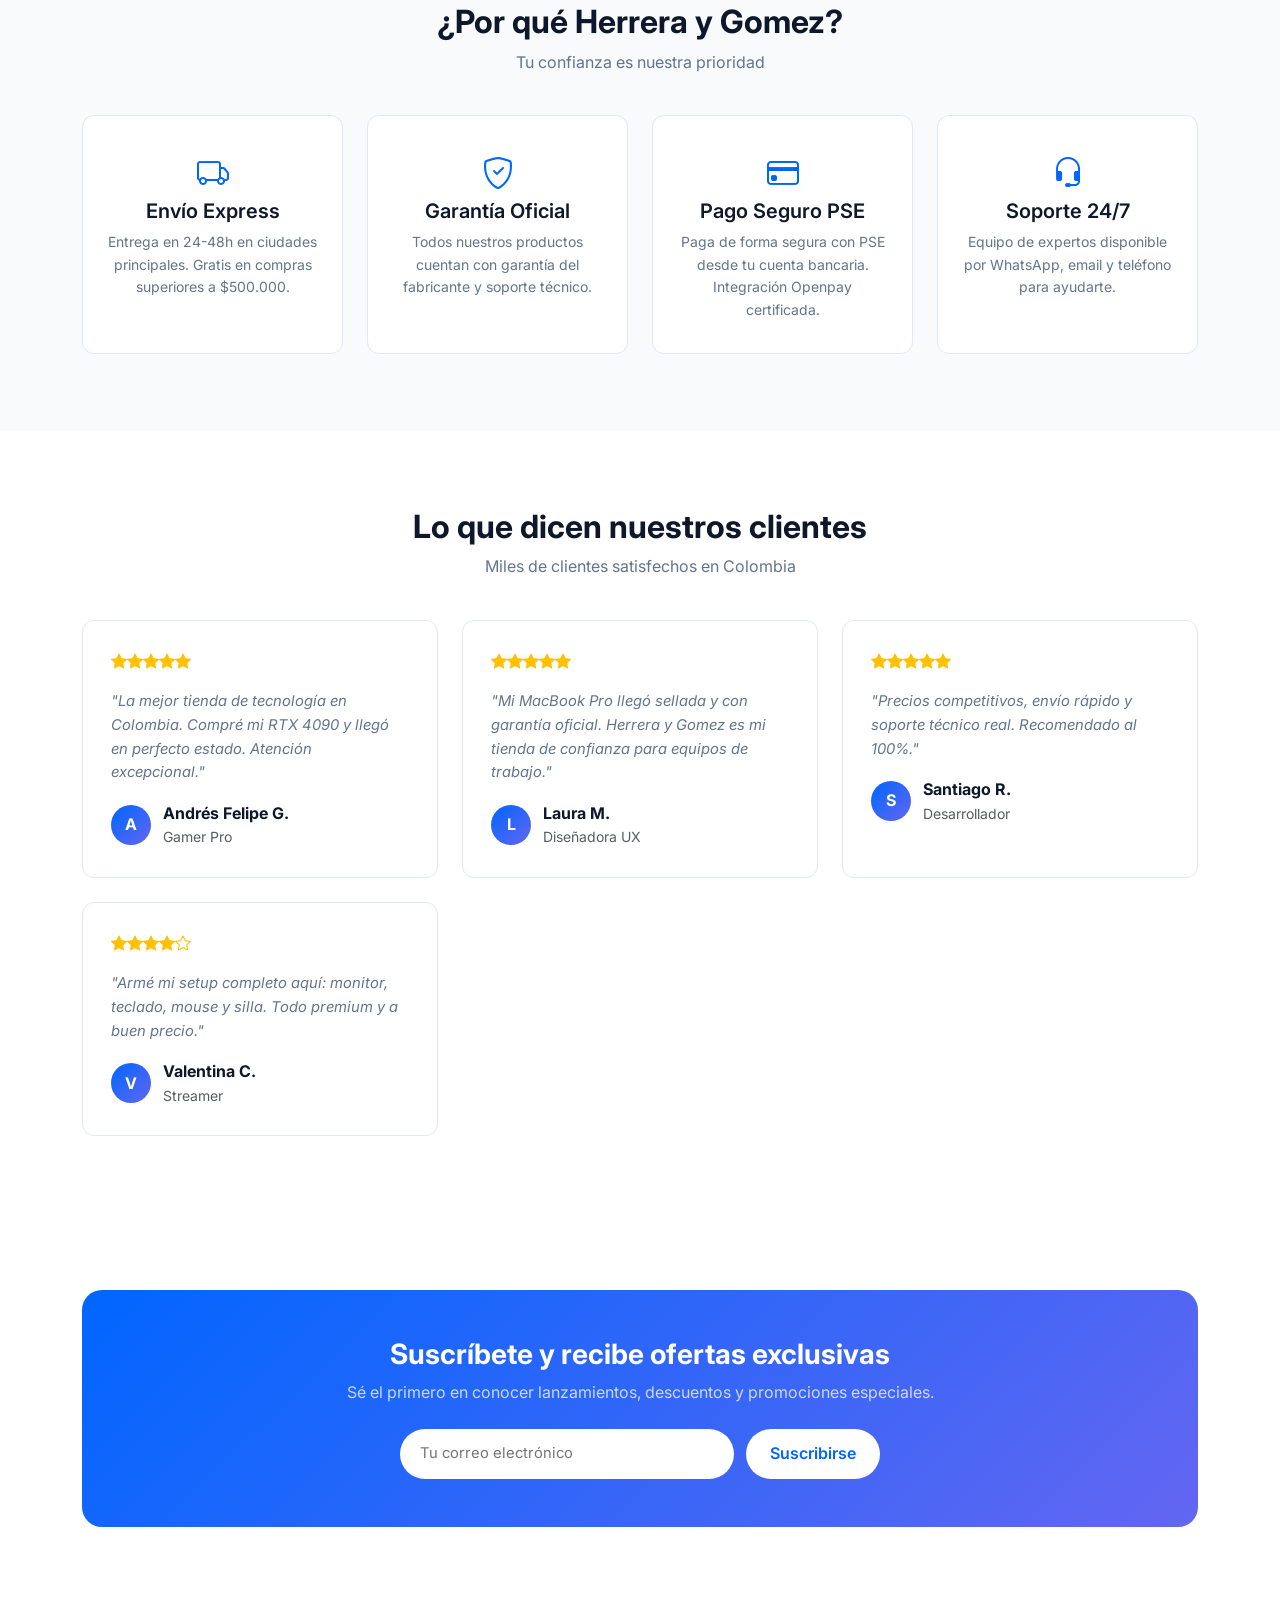
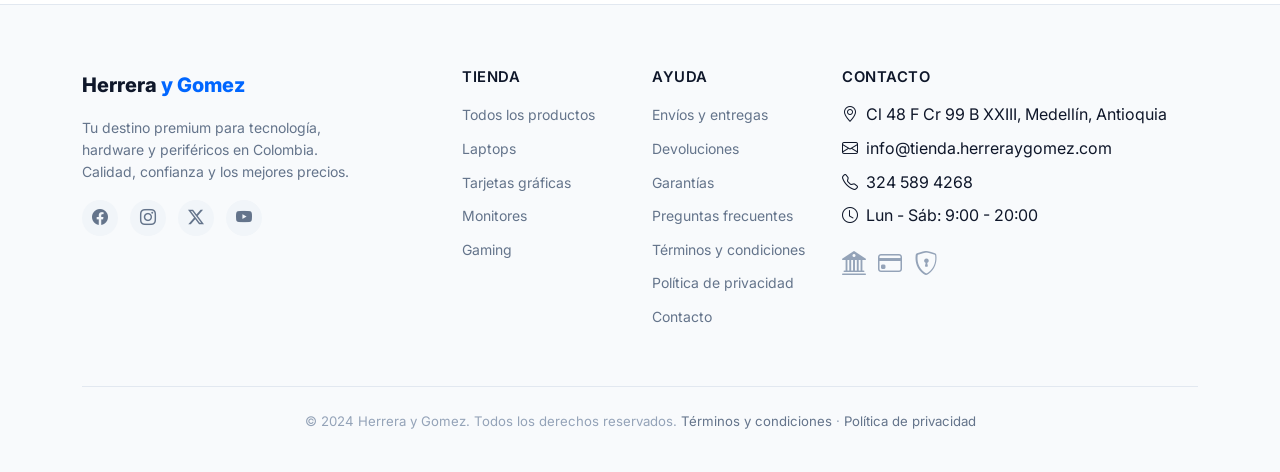
==== commit 62d780f8: "se actualiza link" ====
--- a/index.html
+++ b/index.html
@@ -10,7 +10,7 @@
   <meta property="og:type" content="website">
   <meta property="og:title" content="Herrera y Gomez | Tecnología Premium">
   <meta property="og:description" content="La mejor selección de hardware, periféricos gamer y equipos de oficina. Envío gratis y garantía oficial.">
-  <meta property="og:url" content="https://herreraygomez.com">
+  <meta property="og:url" content="https://tienda.herreraygomez.com">
   <meta property="og:image" content="assets/img/og-image.jpg">
   <meta property="og:locale" content="es_CO">
   <title>Herrera y Gomez | Tecnología Premium</title>
--- a/assets/css/style.css
+++ b/assets/css/style.css
@@ -1502,6 +1502,57 @@
 .breadcrumb { font-size: 0.875rem; }
 .breadcrumb-item a { color: var(--text-secondary); }
 
+.legal-page {
+  max-width: 820px;
+  margin: 0 auto;
+}
+
+.legal-page-header {
+  margin-bottom: 2rem;
+  padding-bottom: 1.5rem;
+  border-bottom: 1px solid var(--border-color);
+}
+
+.legal-page-date {
+  color: var(--text-secondary);
+  font-size: 0.95rem;
+  margin: 0.5rem 0 0;
+}
+
+.legal-page-body {
+  color: var(--text-primary);
+  line-height: 1.75;
+}
+
+.legal-section + .legal-section {
+  margin-top: 2rem;
+}
+
+.legal-section h2 {
+  font-size: 1.25rem;
+  font-weight: 700;
+  margin-bottom: 0.75rem;
+  color: var(--text-primary);
+}
+
+.legal-section p {
+  color: var(--text-secondary);
+  margin-bottom: 0.75rem;
+}
+
+.legal-section p:last-child {
+  margin-bottom: 0;
+}
+
+.footer-bottom a {
+  color: var(--text-secondary);
+  text-decoration: none;
+}
+
+.footer-bottom a:hover {
+  color: var(--primary);
+}
+
 .modal-content {
   background: var(--bg-card);
   border: 1px solid var(--border-color);
